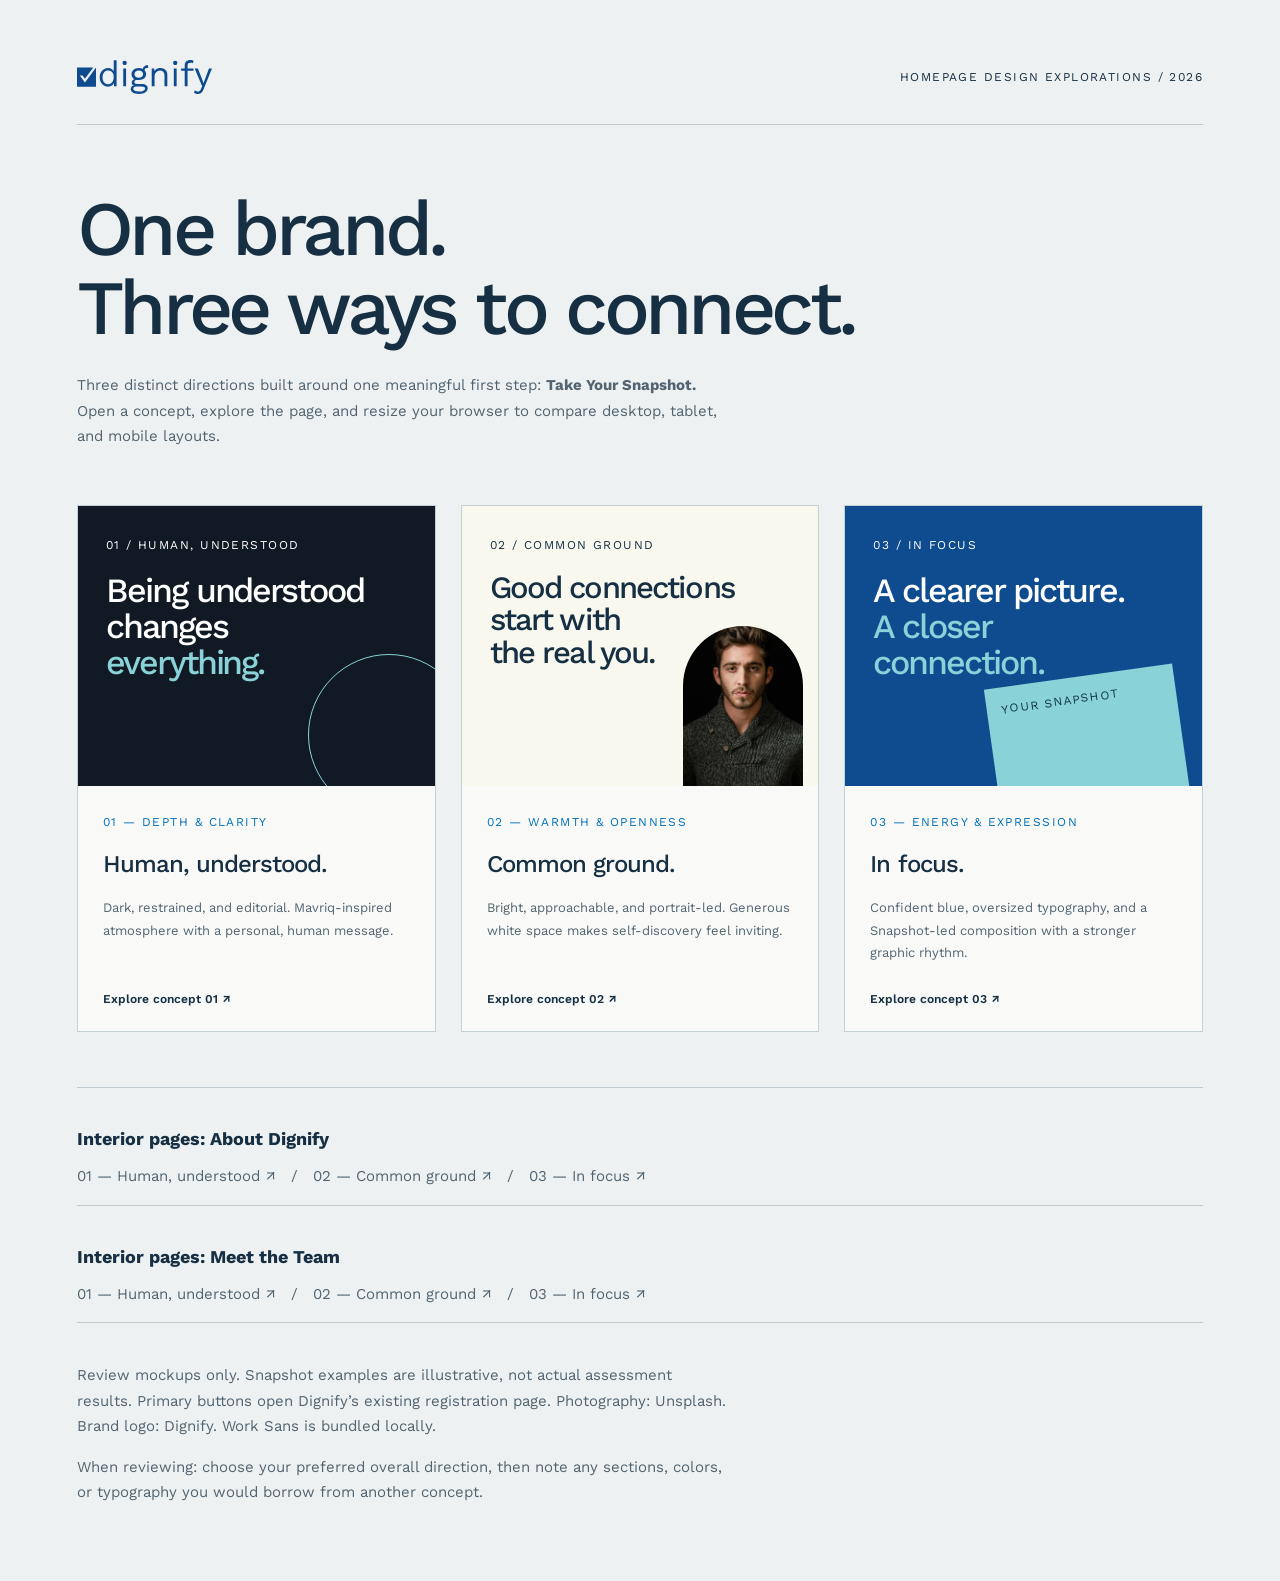
==== index.html @ 26d436e7 "Publish Dignify homepage and interior design concepts" ====
<!doctype html><html lang="en"><head><meta charset="utf-8"><meta name="viewport" content="width=device-width, initial-scale=1"><title>Dignify — Three directions</title><link rel="stylesheet" href="fonts.css"><style>*{box-sizing:border-box}body{margin:0;background:#edf1f1;color:#162f43;font-family:'Work Sans',sans-serif;padding:60px 6%}header{display:flex;justify-content:space-between;align-items:center;border-bottom:1px solid #bfcbd0;padding-bottom:30px}header img{width:135px}small{font-size:12px;letter-spacing:.12em}h1{font-size:clamp(42px,6vw,78px);font-weight:500;letter-spacing:-.06em;max-width:850px;line-height:1.03;margin:65px 0 25px}p{max-width:650px;line-height:1.7;color:#526471;font-size:15px}.grid{display:grid;grid-template-columns:repeat(3,1fr);gap:25px;margin:55px 0}a{color:inherit;text-decoration:none}.tile{border:1px solid #c5d0d3;transition:transform .2s;background:#f9faf8}.tile:hover{transform:translateY(-6px)}.preview{height:280px;padding:28px;position:relative;overflow:hidden}.preview b{font-size:34px;font-weight:500;line-height:1.06;letter-spacing:-.06em;position:relative;z-index:1}.preview em{color:#89d2d8;font-style:normal}.p1{background:#111a24;color:white}.p1:after{content:'';border:1px solid #89d2d8;width:160px;height:160px;border-radius:50%;position:absolute;right:-35px;bottom:-30px}.p2{background:#f8f8ef}.p2 img{width:120px;height:160px;object-fit:cover;position:absolute;bottom:0;right:15px;border-radius:65px 65px 0 0}.p2 b{font-size:31px}.p3{background:#0f4b8f;color:white}.p3:after{content:'YOUR SNAPSHOT';font-size:12px;letter-spacing:.1em;position:absolute;right:20px;bottom:-20px;background:#89d2d8;color:#153849;width:160px;height:100px;transform:rotate(-8deg);padding:15px}.info{padding:25px}.info small{color:#0070b9}.info h2{font-weight:500;letter-spacing:-.04em;font-size:24px}.info p{font-size:13px;min-height:70px}.info span{display:block;font-size:12px;font-weight:600;margin-top:25px}.notes{border-top:1px solid #bfcbd0;padding-top:25px;font-size:12px}a:focus-visible{outline:3px solid #0070b9;outline-offset:5px}@media(max-width:800px){body{padding:35px 6%}.grid{grid-template-columns:1fr}.preview{height:260px}.info p{min-height:0}header small{font-size:12px;max-width:110px;text-align:right}}</style></head><body><header><img src="logo-color.svg" alt="Dignify"><small>HOMEPAGE DESIGN EXPLORATIONS / 2026</small></header><main><h1>One brand.<br>Three ways to connect.</h1><p>Three distinct directions built around one meaningful first step: <strong>Take Your Snapshot.</strong> Open a concept, explore the page, and resize your browser to compare desktop, tablet, and mobile layouts.</p><div class="grid"><a class="tile" href="01-depth.html"><div class="preview p1"><small>01 / HUMAN, UNDERSTOOD</small><br><br><b>Being understood<br>changes<br><em>everything.</em></b></div><div class="info"><small>01 — DEPTH & CLARITY</small><h2>Human, understood.</h2><p>Dark, restrained, and editorial. Mavriq-inspired atmosphere with a personal, human message.</p><span>Explore concept 01 ↗</span></div></a><a class="tile" href="02-common-ground.html"><div class="preview p2"><small>02 / COMMON GROUND</small><br><br><b>Good connections<br>start with<br>the real you.</b><img src="portrait.jpg" alt=""></div><div class="info"><small>02 — WARMTH & OPENNESS</small><h2>Common ground.</h2><p>Bright, approachable, and portrait-led. Generous white space makes self-discovery feel inviting.</p><span>Explore concept 02 ↗</span></div></a><a class="tile" href="03-in-focus.html"><div class="preview p3"><small>03 / IN FOCUS</small><br><br><b>A clearer picture.<br><em>A closer<br>connection.</em></b></div><div class="info"><small>03 — ENERGY & EXPRESSION</small><h2>In focus.</h2><p>Confident blue, oversized typography, and a Snapshot-led composition with a stronger graphic rhythm.</p><span>Explore concept 03 ↗</span></div></a></div><div class="notes"><h2>Interior pages: About Dignify</h2><p><a href="01-about.html">01 — Human, understood ↗</a> &nbsp; / &nbsp; <a href="02-about.html">02 — Common ground ↗</a> &nbsp; / &nbsp; <a href="03-about.html">03 — In focus ↗</a></p></div><div class="notes"><h2>Interior pages: Meet the Team</h2><p><a href="01-team.html">01 — Human, understood ↗</a> &nbsp; / &nbsp; <a href="02-team.html">02 — Common ground ↗</a> &nbsp; / &nbsp; <a href="03-team.html">03 — In focus ↗</a></p></div><div class="notes"><p>Review mockups only. Snapshot examples are illustrative, not actual assessment results. Primary buttons open Dignify’s existing registration page. Photography: Unsplash. Brand logo: Dignify. Work Sans is bundled locally.</p><p>When reviewing: choose your preferred overall direction, then note any sections, colors, or typography you would borrow from another concept.</p></div></main></body></html>
---- fonts.css ----
@font-face {
  font-family: 'Work Sans';
  font-style: normal;
  font-weight: 400;
  font-display: swap;
  src: url(work-sans-400.ttf) format('truetype');
}
@font-face {
  font-family: 'Work Sans';
  font-style: normal;
  font-weight: 500;
  font-display: swap;
  src: url(work-sans-500.ttf) format('truetype');
}
@font-face {
  font-family: 'Work Sans';
  font-style: normal;
  font-weight: 600;
  font-display: swap;
  src: url(work-sans-600.ttf) format('truetype');
}
@font-face {
  font-family: 'Work Sans';
  font-style: normal;
  font-weight: 700;
  font-display: swap;
  src: url(work-sans-700.ttf) format('truetype');
}
@font-face {
  font-family: 'Work Sans';
  font-style: normal;
  font-weight: 800;
  font-display: swap;
  src: url(work-sans-800.ttf) format('truetype');
}
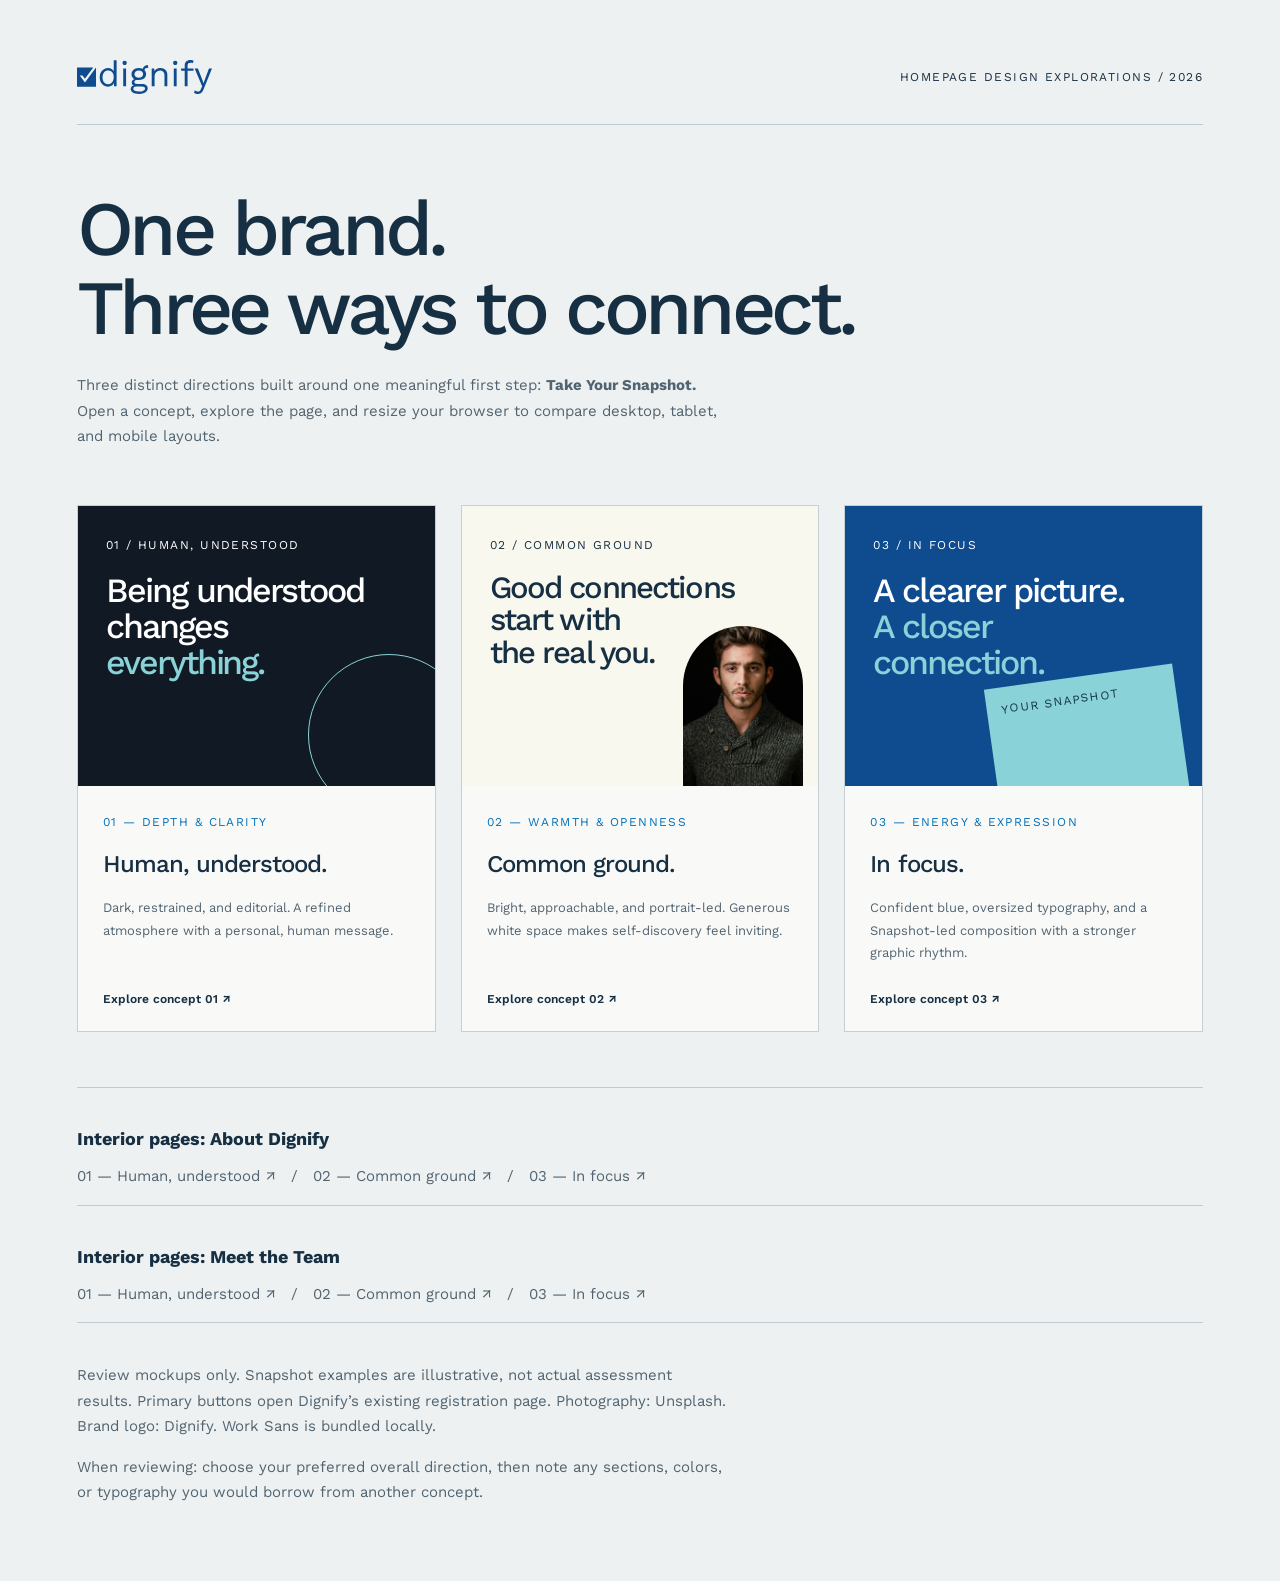
==== commit 1f6c240e: "Refine concept description for client presentation" ====
--- a/index.html
+++ b/index.html
@@ -1 +1 @@
-<!doctype html><html lang="en"><head><meta charset="utf-8"><meta name="viewport" content="width=device-width, initial-scale=1"><title>Dignify — Three directions</title><link rel="stylesheet" href="fonts.css"><style>*{box-sizing:border-box}body{margin:0;background:#edf1f1;color:#162f43;font-family:'Work Sans',sans-serif;padding:60px 6%}header{display:flex;justify-content:space-between;align-items:center;border-bottom:1px solid #bfcbd0;padding-bottom:30px}header img{width:135px}small{font-size:12px;letter-spacing:.12em}h1{font-size:clamp(42px,6vw,78px);font-weight:500;letter-spacing:-.06em;max-width:850px;line-height:1.03;margin:65px 0 25px}p{max-width:650px;line-height:1.7;color:#526471;font-size:15px}.grid{display:grid;grid-template-columns:repeat(3,1fr);gap:25px;margin:55px 0}a{color:inherit;text-decoration:none}.tile{border:1px solid #c5d0d3;transition:transform .2s;background:#f9faf8}.tile:hover{transform:translateY(-6px)}.preview{height:280px;padding:28px;position:relative;overflow:hidden}.preview b{font-size:34px;font-weight:500;line-height:1.06;letter-spacing:-.06em;position:relative;z-index:1}.preview em{color:#89d2d8;font-style:normal}.p1{background:#111a24;color:white}.p1:after{content:'';border:1px solid #89d2d8;width:160px;height:160px;border-radius:50%;position:absolute;right:-35px;bottom:-30px}.p2{background:#f8f8ef}.p2 img{width:120px;height:160px;object-fit:cover;position:absolute;bottom:0;right:15px;border-radius:65px 65px 0 0}.p2 b{font-size:31px}.p3{background:#0f4b8f;color:white}.p3:after{content:'YOUR SNAPSHOT';font-size:12px;letter-spacing:.1em;position:absolute;right:20px;bottom:-20px;background:#89d2d8;color:#153849;width:160px;height:100px;transform:rotate(-8deg);padding:15px}.info{padding:25px}.info small{color:#0070b9}.info h2{font-weight:500;letter-spacing:-.04em;font-size:24px}.info p{font-size:13px;min-height:70px}.info span{display:block;font-size:12px;font-weight:600;margin-top:25px}.notes{border-top:1px solid #bfcbd0;padding-top:25px;font-size:12px}a:focus-visible{outline:3px solid #0070b9;outline-offset:5px}@media(max-width:800px){body{padding:35px 6%}.grid{grid-template-columns:1fr}.preview{height:260px}.info p{min-height:0}header small{font-size:12px;max-width:110px;text-align:right}}</style></head><body><header><img src="logo-color.svg" alt="Dignify"><small>HOMEPAGE DESIGN EXPLORATIONS / 2026</small></header><main><h1>One brand.<br>Three ways to connect.</h1><p>Three distinct directions built around one meaningful first step: <strong>Take Your Snapshot.</strong> Open a concept, explore the page, and resize your browser to compare desktop, tablet, and mobile layouts.</p><div class="grid"><a class="tile" href="01-depth.html"><div class="preview p1"><small>01 / HUMAN, UNDERSTOOD</small><br><br><b>Being understood<br>changes<br><em>everything.</em></b></div><div class="info"><small>01 — DEPTH & CLARITY</small><h2>Human, understood.</h2><p>Dark, restrained, and editorial. Mavriq-inspired atmosphere with a personal, human message.</p><span>Explore concept 01 ↗</span></div></a><a class="tile" href="02-common-ground.html"><div class="preview p2"><small>02 / COMMON GROUND</small><br><br><b>Good connections<br>start with<br>the real you.</b><img src="portrait.jpg" alt=""></div><div class="info"><small>02 — WARMTH & OPENNESS</small><h2>Common ground.</h2><p>Bright, approachable, and portrait-led. Generous white space makes self-discovery feel inviting.</p><span>Explore concept 02 ↗</span></div></a><a class="tile" href="03-in-focus.html"><div class="preview p3"><small>03 / IN FOCUS</small><br><br><b>A clearer picture.<br><em>A closer<br>connection.</em></b></div><div class="info"><small>03 — ENERGY & EXPRESSION</small><h2>In focus.</h2><p>Confident blue, oversized typography, and a Snapshot-led composition with a stronger graphic rhythm.</p><span>Explore concept 03 ↗</span></div></a></div><div class="notes"><h2>Interior pages: About Dignify</h2><p><a href="01-about.html">01 — Human, understood ↗</a> &nbsp; / &nbsp; <a href="02-about.html">02 — Common ground ↗</a> &nbsp; / &nbsp; <a href="03-about.html">03 — In focus ↗</a></p></div><div class="notes"><h2>Interior pages: Meet the Team</h2><p><a href="01-team.html">01 — Human, understood ↗</a> &nbsp; / &nbsp; <a href="02-team.html">02 — Common ground ↗</a> &nbsp; / &nbsp; <a href="03-team.html">03 — In focus ↗</a></p></div><div class="notes"><p>Review mockups only. Snapshot examples are illustrative, not actual assessment results. Primary buttons open Dignify’s existing registration page. Photography: Unsplash. Brand logo: Dignify. Work Sans is bundled locally.</p><p>When reviewing: choose your preferred overall direction, then note any sections, colors, or typography you would borrow from another concept.</p></div></main></body></html>
+<!doctype html><html lang="en"><head><meta charset="utf-8"><meta name="viewport" content="width=device-width, initial-scale=1"><title>Dignify — Three directions</title><link rel="stylesheet" href="fonts.css"><style>*{box-sizing:border-box}body{margin:0;background:#edf1f1;color:#162f43;font-family:'Work Sans',sans-serif;padding:60px 6%}header{display:flex;justify-content:space-between;align-items:center;border-bottom:1px solid #bfcbd0;padding-bottom:30px}header img{width:135px}small{font-size:12px;letter-spacing:.12em}h1{font-size:clamp(42px,6vw,78px);font-weight:500;letter-spacing:-.06em;max-width:850px;line-height:1.03;margin:65px 0 25px}p{max-width:650px;line-height:1.7;color:#526471;font-size:15px}.grid{display:grid;grid-template-columns:repeat(3,1fr);gap:25px;margin:55px 0}a{color:inherit;text-decoration:none}.tile{border:1px solid #c5d0d3;transition:transform .2s;background:#f9faf8}.tile:hover{transform:translateY(-6px)}.preview{height:280px;padding:28px;position:relative;overflow:hidden}.preview b{font-size:34px;font-weight:500;line-height:1.06;letter-spacing:-.06em;position:relative;z-index:1}.preview em{color:#89d2d8;font-style:normal}.p1{background:#111a24;color:white}.p1:after{content:'';border:1px solid #89d2d8;width:160px;height:160px;border-radius:50%;position:absolute;right:-35px;bottom:-30px}.p2{background:#f8f8ef}.p2 img{width:120px;height:160px;object-fit:cover;position:absolute;bottom:0;right:15px;border-radius:65px 65px 0 0}.p2 b{font-size:31px}.p3{background:#0f4b8f;color:white}.p3:after{content:'YOUR SNAPSHOT';font-size:12px;letter-spacing:.1em;position:absolute;right:20px;bottom:-20px;background:#89d2d8;color:#153849;width:160px;height:100px;transform:rotate(-8deg);padding:15px}.info{padding:25px}.info small{color:#0070b9}.info h2{font-weight:500;letter-spacing:-.04em;font-size:24px}.info p{font-size:13px;min-height:70px}.info span{display:block;font-size:12px;font-weight:600;margin-top:25px}.notes{border-top:1px solid #bfcbd0;padding-top:25px;font-size:12px}a:focus-visible{outline:3px solid #0070b9;outline-offset:5px}@media(max-width:800px){body{padding:35px 6%}.grid{grid-template-columns:1fr}.preview{height:260px}.info p{min-height:0}header small{font-size:12px;max-width:110px;text-align:right}}</style></head><body><header><img src="logo-color.svg" alt="Dignify"><small>HOMEPAGE DESIGN EXPLORATIONS / 2026</small></header><main><h1>One brand.<br>Three ways to connect.</h1><p>Three distinct directions built around one meaningful first step: <strong>Take Your Snapshot.</strong> Open a concept, explore the page, and resize your browser to compare desktop, tablet, and mobile layouts.</p><div class="grid"><a class="tile" href="01-depth.html"><div class="preview p1"><small>01 / HUMAN, UNDERSTOOD</small><br><br><b>Being understood<br>changes<br><em>everything.</em></b></div><div class="info"><small>01 — DEPTH & CLARITY</small><h2>Human, understood.</h2><p>Dark, restrained, and editorial. A refined atmosphere with a personal, human message.</p><span>Explore concept 01 ↗</span></div></a><a class="tile" href="02-common-ground.html"><div class="preview p2"><small>02 / COMMON GROUND</small><br><br><b>Good connections<br>start with<br>the real you.</b><img src="portrait.jpg" alt=""></div><div class="info"><small>02 — WARMTH & OPENNESS</small><h2>Common ground.</h2><p>Bright, approachable, and portrait-led. Generous white space makes self-discovery feel inviting.</p><span>Explore concept 02 ↗</span></div></a><a class="tile" href="03-in-focus.html"><div class="preview p3"><small>03 / IN FOCUS</small><br><br><b>A clearer picture.<br><em>A closer<br>connection.</em></b></div><div class="info"><small>03 — ENERGY & EXPRESSION</small><h2>In focus.</h2><p>Confident blue, oversized typography, and a Snapshot-led composition with a stronger graphic rhythm.</p><span>Explore concept 03 ↗</span></div></a></div><div class="notes"><h2>Interior pages: About Dignify</h2><p><a href="01-about.html">01 — Human, understood ↗</a> &nbsp; / &nbsp; <a href="02-about.html">02 — Common ground ↗</a> &nbsp; / &nbsp; <a href="03-about.html">03 — In focus ↗</a></p></div><div class="notes"><h2>Interior pages: Meet the Team</h2><p><a href="01-team.html">01 — Human, understood ↗</a> &nbsp; / &nbsp; <a href="02-team.html">02 — Common ground ↗</a> &nbsp; / &nbsp; <a href="03-team.html">03 — In focus ↗</a></p></div><div class="notes"><p>Review mockups only. Snapshot examples are illustrative, not actual assessment results. Primary buttons open Dignify’s existing registration page. Photography: Unsplash. Brand logo: Dignify. Work Sans is bundled locally.</p><p>When reviewing: choose your preferred overall direction, then note any sections, colors, or typography you would borrow from another concept.</p></div></main></body></html>
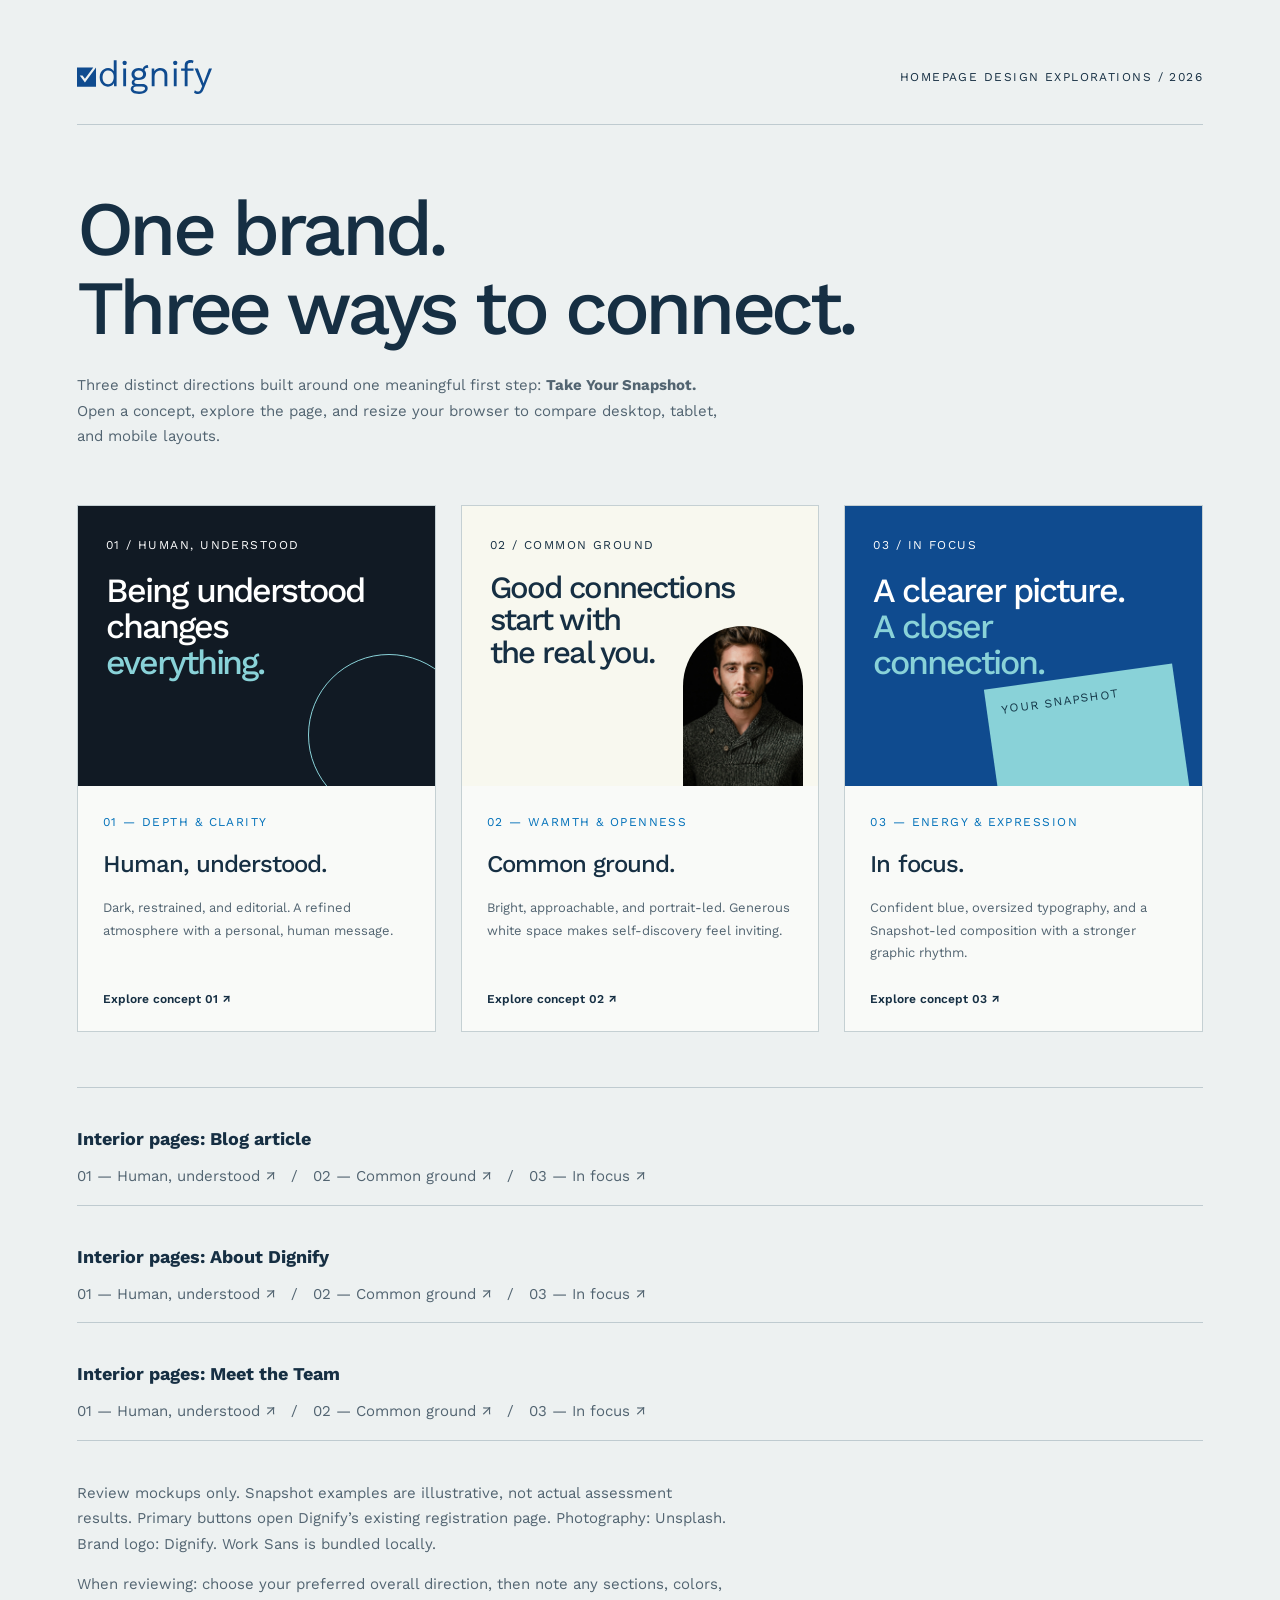
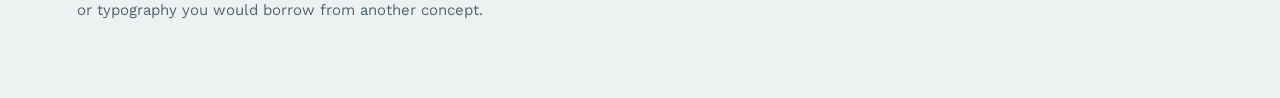
==== commit f0ddbf4d: "Add three blog article design concepts" ====
--- a/index.html
+++ b/index.html
@@ -1 +1 @@
-<!doctype html><html lang="en"><head><meta charset="utf-8"><meta name="viewport" content="width=device-width, initial-scale=1"><title>Dignify — Three directions</title><link rel="stylesheet" href="fonts.css"><style>*{box-sizing:border-box}body{margin:0;background:#edf1f1;color:#162f43;font-family:'Work Sans',sans-serif;padding:60px 6%}header{display:flex;justify-content:space-between;align-items:center;border-bottom:1px solid #bfcbd0;padding-bottom:30px}header img{width:135px}small{font-size:12px;letter-spacing:.12em}h1{font-size:clamp(42px,6vw,78px);font-weight:500;letter-spacing:-.06em;max-width:850px;line-height:1.03;margin:65px 0 25px}p{max-width:650px;line-height:1.7;color:#526471;font-size:15px}.grid{display:grid;grid-template-columns:repeat(3,1fr);gap:25px;margin:55px 0}a{color:inherit;text-decoration:none}.tile{border:1px solid #c5d0d3;transition:transform .2s;background:#f9faf8}.tile:hover{transform:translateY(-6px)}.preview{height:280px;padding:28px;position:relative;overflow:hidden}.preview b{font-size:34px;font-weight:500;line-height:1.06;letter-spacing:-.06em;position:relative;z-index:1}.preview em{color:#89d2d8;font-style:normal}.p1{background:#111a24;color:white}.p1:after{content:'';border:1px solid #89d2d8;width:160px;height:160px;border-radius:50%;position:absolute;right:-35px;bottom:-30px}.p2{background:#f8f8ef}.p2 img{width:120px;height:160px;object-fit:cover;position:absolute;bottom:0;right:15px;border-radius:65px 65px 0 0}.p2 b{font-size:31px}.p3{background:#0f4b8f;color:white}.p3:after{content:'YOUR SNAPSHOT';font-size:12px;letter-spacing:.1em;position:absolute;right:20px;bottom:-20px;background:#89d2d8;color:#153849;width:160px;height:100px;transform:rotate(-8deg);padding:15px}.info{padding:25px}.info small{color:#0070b9}.info h2{font-weight:500;letter-spacing:-.04em;font-size:24px}.info p{font-size:13px;min-height:70px}.info span{display:block;font-size:12px;font-weight:600;margin-top:25px}.notes{border-top:1px solid #bfcbd0;padding-top:25px;font-size:12px}a:focus-visible{outline:3px solid #0070b9;outline-offset:5px}@media(max-width:800px){body{padding:35px 6%}.grid{grid-template-columns:1fr}.preview{height:260px}.info p{min-height:0}header small{font-size:12px;max-width:110px;text-align:right}}</style></head><body><header><img src="logo-color.svg" alt="Dignify"><small>HOMEPAGE DESIGN EXPLORATIONS / 2026</small></header><main><h1>One brand.<br>Three ways to connect.</h1><p>Three distinct directions built around one meaningful first step: <strong>Take Your Snapshot.</strong> Open a concept, explore the page, and resize your browser to compare desktop, tablet, and mobile layouts.</p><div class="grid"><a class="tile" href="01-depth.html"><div class="preview p1"><small>01 / HUMAN, UNDERSTOOD</small><br><br><b>Being understood<br>changes<br><em>everything.</em></b></div><div class="info"><small>01 — DEPTH & CLARITY</small><h2>Human, understood.</h2><p>Dark, restrained, and editorial. A refined atmosphere with a personal, human message.</p><span>Explore concept 01 ↗</span></div></a><a class="tile" href="02-common-ground.html"><div class="preview p2"><small>02 / COMMON GROUND</small><br><br><b>Good connections<br>start with<br>the real you.</b><img src="portrait.jpg" alt=""></div><div class="info"><small>02 — WARMTH & OPENNESS</small><h2>Common ground.</h2><p>Bright, approachable, and portrait-led. Generous white space makes self-discovery feel inviting.</p><span>Explore concept 02 ↗</span></div></a><a class="tile" href="03-in-focus.html"><div class="preview p3"><small>03 / IN FOCUS</small><br><br><b>A clearer picture.<br><em>A closer<br>connection.</em></b></div><div class="info"><small>03 — ENERGY & EXPRESSION</small><h2>In focus.</h2><p>Confident blue, oversized typography, and a Snapshot-led composition with a stronger graphic rhythm.</p><span>Explore concept 03 ↗</span></div></a></div><div class="notes"><h2>Interior pages: About Dignify</h2><p><a href="01-about.html">01 — Human, understood ↗</a> &nbsp; / &nbsp; <a href="02-about.html">02 — Common ground ↗</a> &nbsp; / &nbsp; <a href="03-about.html">03 — In focus ↗</a></p></div><div class="notes"><h2>Interior pages: Meet the Team</h2><p><a href="01-team.html">01 — Human, understood ↗</a> &nbsp; / &nbsp; <a href="02-team.html">02 — Common ground ↗</a> &nbsp; / &nbsp; <a href="03-team.html">03 — In focus ↗</a></p></div><div class="notes"><p>Review mockups only. Snapshot examples are illustrative, not actual assessment results. Primary buttons open Dignify’s existing registration page. Photography: Unsplash. Brand logo: Dignify. Work Sans is bundled locally.</p><p>When reviewing: choose your preferred overall direction, then note any sections, colors, or typography you would borrow from another concept.</p></div></main></body></html>
+<!doctype html><html lang="en"><head><meta charset="utf-8"><meta name="viewport" content="width=device-width, initial-scale=1"><title>Dignify — Three directions</title><link rel="stylesheet" href="fonts.css"><style>*{box-sizing:border-box}body{margin:0;background:#edf1f1;color:#162f43;font-family:'Work Sans',sans-serif;padding:60px 6%}header{display:flex;justify-content:space-between;align-items:center;border-bottom:1px solid #bfcbd0;padding-bottom:30px}header img{width:135px}small{font-size:12px;letter-spacing:.12em}h1{font-size:clamp(42px,6vw,78px);font-weight:500;letter-spacing:-.06em;max-width:850px;line-height:1.03;margin:65px 0 25px}p{max-width:650px;line-height:1.7;color:#526471;font-size:15px}.grid{display:grid;grid-template-columns:repeat(3,1fr);gap:25px;margin:55px 0}a{color:inherit;text-decoration:none}.tile{border:1px solid #c5d0d3;transition:transform .2s;background:#f9faf8}.tile:hover{transform:translateY(-6px)}.preview{height:280px;padding:28px;position:relative;overflow:hidden}.preview b{font-size:34px;font-weight:500;line-height:1.06;letter-spacing:-.06em;position:relative;z-index:1}.preview em{color:#89d2d8;font-style:normal}.p1{background:#111a24;color:white}.p1:after{content:'';border:1px solid #89d2d8;width:160px;height:160px;border-radius:50%;position:absolute;right:-35px;bottom:-30px}.p2{background:#f8f8ef}.p2 img{width:120px;height:160px;object-fit:cover;position:absolute;bottom:0;right:15px;border-radius:65px 65px 0 0}.p2 b{font-size:31px}.p3{background:#0f4b8f;color:white}.p3:after{content:'YOUR SNAPSHOT';font-size:12px;letter-spacing:.1em;position:absolute;right:20px;bottom:-20px;background:#89d2d8;color:#153849;width:160px;height:100px;transform:rotate(-8deg);padding:15px}.info{padding:25px}.info small{color:#0070b9}.info h2{font-weight:500;letter-spacing:-.04em;font-size:24px}.info p{font-size:13px;min-height:70px}.info span{display:block;font-size:12px;font-weight:600;margin-top:25px}.notes{border-top:1px solid #bfcbd0;padding-top:25px;font-size:12px}a:focus-visible{outline:3px solid #0070b9;outline-offset:5px}@media(max-width:800px){body{padding:35px 6%}.grid{grid-template-columns:1fr}.preview{height:260px}.info p{min-height:0}header small{font-size:12px;max-width:110px;text-align:right}}</style></head><body><header><img src="logo-color.svg" alt="Dignify"><small>HOMEPAGE DESIGN EXPLORATIONS / 2026</small></header><main><h1>One brand.<br>Three ways to connect.</h1><p>Three distinct directions built around one meaningful first step: <strong>Take Your Snapshot.</strong> Open a concept, explore the page, and resize your browser to compare desktop, tablet, and mobile layouts.</p><div class="grid"><a class="tile" href="01-depth.html"><div class="preview p1"><small>01 / HUMAN, UNDERSTOOD</small><br><br><b>Being understood<br>changes<br><em>everything.</em></b></div><div class="info"><small>01 — DEPTH & CLARITY</small><h2>Human, understood.</h2><p>Dark, restrained, and editorial. A refined atmosphere with a personal, human message.</p><span>Explore concept 01 ↗</span></div></a><a class="tile" href="02-common-ground.html"><div class="preview p2"><small>02 / COMMON GROUND</small><br><br><b>Good connections<br>start with<br>the real you.</b><img src="portrait.jpg" alt=""></div><div class="info"><small>02 — WARMTH & OPENNESS</small><h2>Common ground.</h2><p>Bright, approachable, and portrait-led. Generous white space makes self-discovery feel inviting.</p><span>Explore concept 02 ↗</span></div></a><a class="tile" href="03-in-focus.html"><div class="preview p3"><small>03 / IN FOCUS</small><br><br><b>A clearer picture.<br><em>A closer<br>connection.</em></b></div><div class="info"><small>03 — ENERGY & EXPRESSION</small><h2>In focus.</h2><p>Confident blue, oversized typography, and a Snapshot-led composition with a stronger graphic rhythm.</p><span>Explore concept 03 ↗</span></div></a></div><div class="notes"><h2>Interior pages: Blog article</h2><p><a href="01-article.html">01 — Human, understood ↗</a> &nbsp; / &nbsp; <a href="02-article.html">02 — Common ground ↗</a> &nbsp; / &nbsp; <a href="03-article.html">03 — In focus ↗</a></p></div><div class="notes"><h2>Interior pages: About Dignify</h2><p><a href="01-about.html">01 — Human, understood ↗</a> &nbsp; / &nbsp; <a href="02-about.html">02 — Common ground ↗</a> &nbsp; / &nbsp; <a href="03-about.html">03 — In focus ↗</a></p></div><div class="notes"><h2>Interior pages: Meet the Team</h2><p><a href="01-team.html">01 — Human, understood ↗</a> &nbsp; / &nbsp; <a href="02-team.html">02 — Common ground ↗</a> &nbsp; / &nbsp; <a href="03-team.html">03 — In focus ↗</a></p></div><div class="notes"><p>Review mockups only. Snapshot examples are illustrative, not actual assessment results. Primary buttons open Dignify’s existing registration page. Photography: Unsplash. Brand logo: Dignify. Work Sans is bundled locally.</p><p>When reviewing: choose your preferred overall direction, then note any sections, colors, or typography you would borrow from another concept.</p></div></main></body></html>
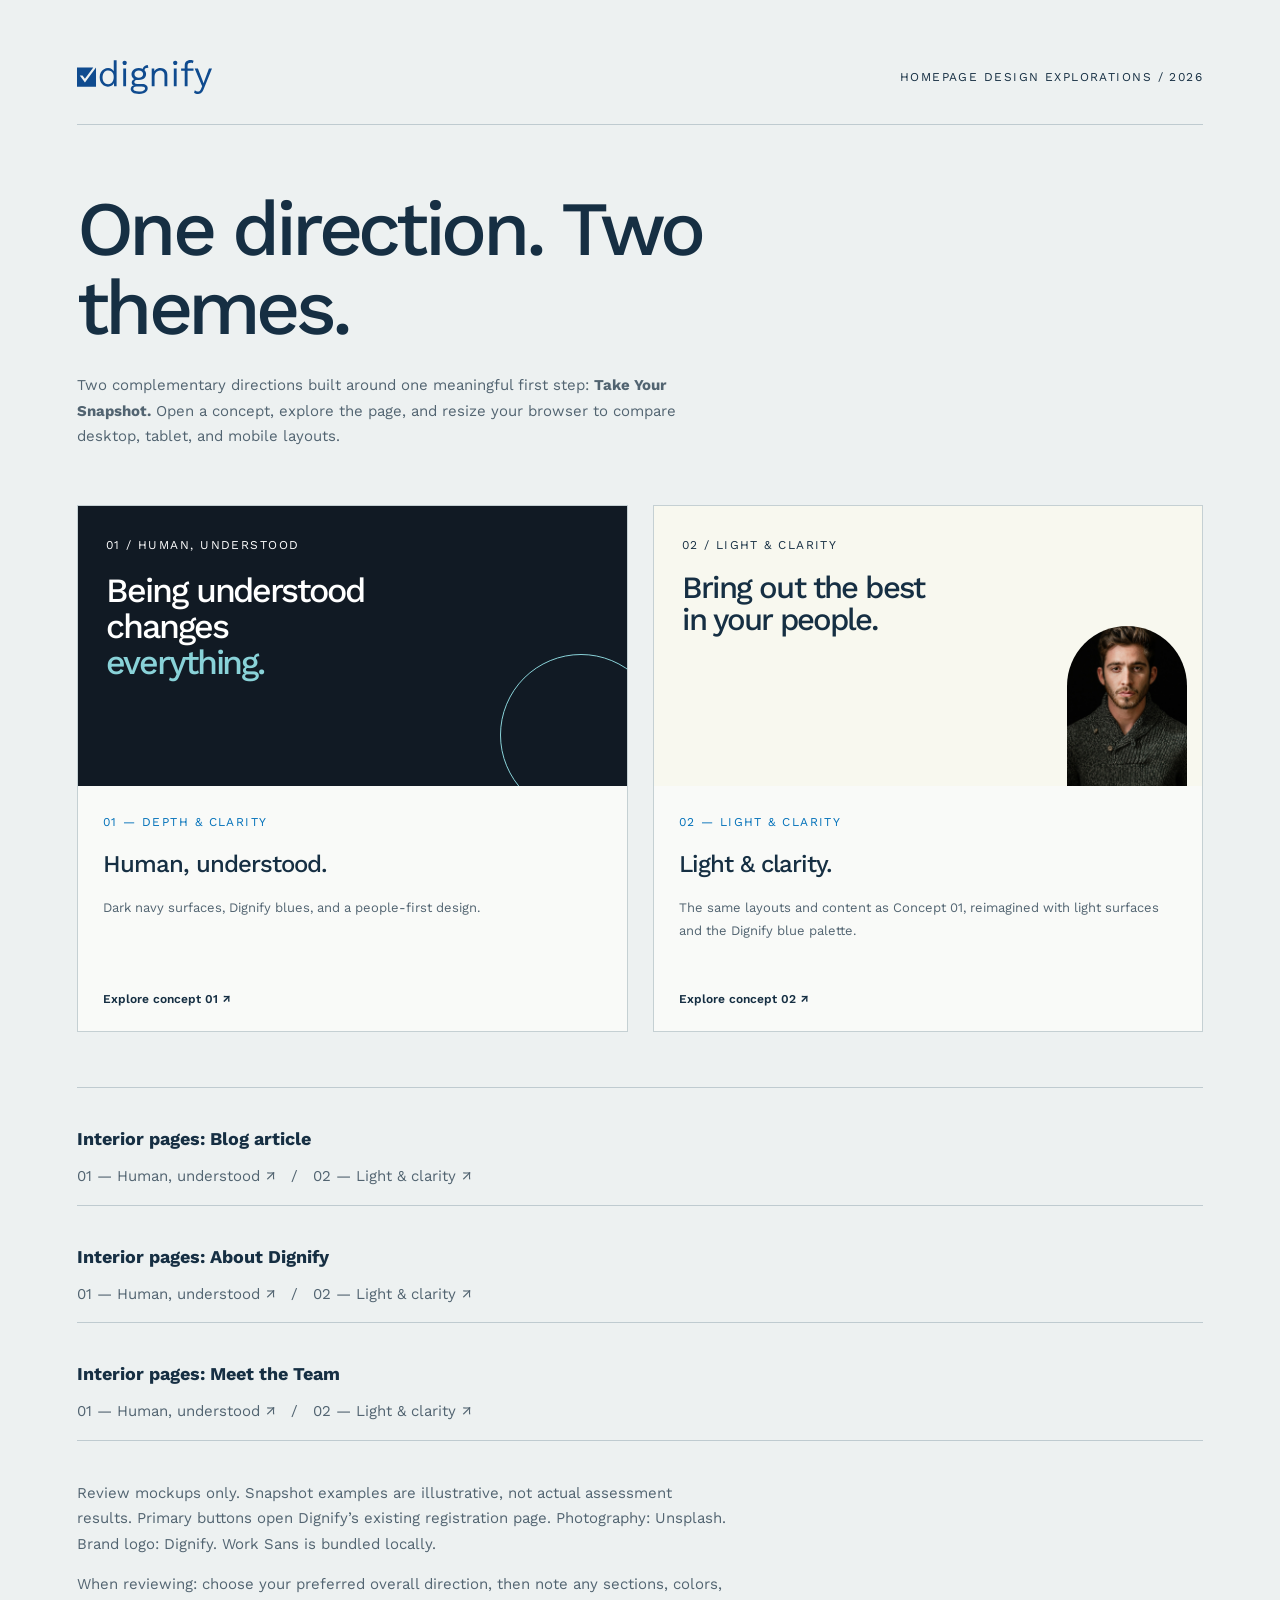
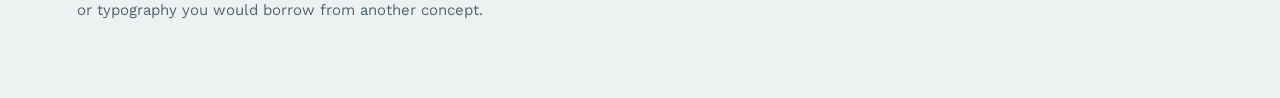
==== commit 3cdd0024: "Replace Concept 02 with matching light theme" ====
--- a/index.html
+++ b/index.html
@@ -1 +1 @@
-<!doctype html><html lang="en"><head><meta charset="utf-8"><meta name="viewport" content="width=device-width, initial-scale=1"><title>Dignify — Three directions</title><link rel="stylesheet" href="fonts.css"><style>*{box-sizing:border-box}body{margin:0;background:#edf1f1;color:#162f43;font-family:'Work Sans',sans-serif;padding:60px 6%}header{display:flex;justify-content:space-between;align-items:center;border-bottom:1px solid #bfcbd0;padding-bottom:30px}header img{width:135px}small{font-size:12px;letter-spacing:.12em}h1{font-size:clamp(42px,6vw,78px);font-weight:500;letter-spacing:-.06em;max-width:850px;line-height:1.03;margin:65px 0 25px}p{max-width:650px;line-height:1.7;color:#526471;font-size:15px}.grid{display:grid;grid-template-columns:repeat(3,1fr);gap:25px;margin:55px 0}a{color:inherit;text-decoration:none}.tile{border:1px solid #c5d0d3;transition:transform .2s;background:#f9faf8}.tile:hover{transform:translateY(-6px)}.preview{height:280px;padding:28px;position:relative;overflow:hidden}.preview b{font-size:34px;font-weight:500;line-height:1.06;letter-spacing:-.06em;position:relative;z-index:1}.preview em{color:#89d2d8;font-style:normal}.p1{background:#111a24;color:white}.p1:after{content:'';border:1px solid #89d2d8;width:160px;height:160px;border-radius:50%;position:absolute;right:-35px;bottom:-30px}.p2{background:#f8f8ef}.p2 img{width:120px;height:160px;object-fit:cover;position:absolute;bottom:0;right:15px;border-radius:65px 65px 0 0}.p2 b{font-size:31px}.p3{background:#0f4b8f;color:white}.p3:after{content:'YOUR SNAPSHOT';font-size:12px;letter-spacing:.1em;position:absolute;right:20px;bottom:-20px;background:#89d2d8;color:#153849;width:160px;height:100px;transform:rotate(-8deg);padding:15px}.info{padding:25px}.info small{color:#0070b9}.info h2{font-weight:500;letter-spacing:-.04em;font-size:24px}.info p{font-size:13px;min-height:70px}.info span{display:block;font-size:12px;font-weight:600;margin-top:25px}.notes{border-top:1px solid #bfcbd0;padding-top:25px;font-size:12px}a:focus-visible{outline:3px solid #0070b9;outline-offset:5px}@media(max-width:800px){body{padding:35px 6%}.grid{grid-template-columns:1fr}.preview{height:260px}.info p{min-height:0}header small{font-size:12px;max-width:110px;text-align:right}}</style></head><body><header><img src="logo-color.svg" alt="Dignify"><small>HOMEPAGE DESIGN EXPLORATIONS / 2026</small></header><main><h1>One brand.<br>Three ways to connect.</h1><p>Three distinct directions built around one meaningful first step: <strong>Take Your Snapshot.</strong> Open a concept, explore the page, and resize your browser to compare desktop, tablet, and mobile layouts.</p><div class="grid"><a class="tile" href="01-depth.html"><div class="preview p1"><small>01 / HUMAN, UNDERSTOOD</small><br><br><b>Being understood<br>changes<br><em>everything.</em></b></div><div class="info"><small>01 — DEPTH & CLARITY</small><h2>Human, understood.</h2><p>Dark, restrained, and editorial. A refined atmosphere with a personal, human message.</p><span>Explore concept 01 ↗</span></div></a><a class="tile" href="02-common-ground.html"><div class="preview p2"><small>02 / COMMON GROUND</small><br><br><b>Good connections<br>start with<br>the real you.</b><img src="portrait.jpg" alt=""></div><div class="info"><small>02 — WARMTH & OPENNESS</small><h2>Common ground.</h2><p>Bright, approachable, and portrait-led. Generous white space makes self-discovery feel inviting.</p><span>Explore concept 02 ↗</span></div></a><a class="tile" href="03-in-focus.html"><div class="preview p3"><small>03 / IN FOCUS</small><br><br><b>A clearer picture.<br><em>A closer<br>connection.</em></b></div><div class="info"><small>03 — ENERGY & EXPRESSION</small><h2>In focus.</h2><p>Confident blue, oversized typography, and a Snapshot-led composition with a stronger graphic rhythm.</p><span>Explore concept 03 ↗</span></div></a></div><div class="notes"><h2>Interior pages: Blog article</h2><p><a href="01-article.html">01 — Human, understood ↗</a> &nbsp; / &nbsp; <a href="02-article.html">02 — Common ground ↗</a> &nbsp; / &nbsp; <a href="03-article.html">03 — In focus ↗</a></p></div><div class="notes"><h2>Interior pages: About Dignify</h2><p><a href="01-about.html">01 — Human, understood ↗</a> &nbsp; / &nbsp; <a href="02-about.html">02 — Common ground ↗</a> &nbsp; / &nbsp; <a href="03-about.html">03 — In focus ↗</a></p></div><div class="notes"><h2>Interior pages: Meet the Team</h2><p><a href="01-team.html">01 — Human, understood ↗</a> &nbsp; / &nbsp; <a href="02-team.html">02 — Common ground ↗</a> &nbsp; / &nbsp; <a href="03-team.html">03 — In focus ↗</a></p></div><div class="notes"><p>Review mockups only. Snapshot examples are illustrative, not actual assessment results. Primary buttons open Dignify’s existing registration page. Photography: Unsplash. Brand logo: Dignify. Work Sans is bundled locally.</p><p>When reviewing: choose your preferred overall direction, then note any sections, colors, or typography you would borrow from another concept.</p></div></main></body></html>
+<!doctype html><html lang="en"><head><meta charset="utf-8"><meta name="viewport" content="width=device-width, initial-scale=1"><title>Dignify — Two directions</title><link rel="stylesheet" href="fonts.css"><style>*{box-sizing:border-box}body{margin:0;background:#edf1f1;color:#162f43;font-family:'Work Sans',sans-serif;padding:60px 6%}header{display:flex;justify-content:space-between;align-items:center;border-bottom:1px solid #bfcbd0;padding-bottom:30px}header img{width:135px}small{font-size:12px;letter-spacing:.12em}h1{font-size:clamp(42px,6vw,78px);font-weight:500;letter-spacing:-.06em;max-width:850px;line-height:1.03;margin:65px 0 25px}p{max-width:650px;line-height:1.7;color:#526471;font-size:15px}.grid{display:grid;grid-template-columns:repeat(2,1fr);gap:25px;margin:55px 0}a{color:inherit;text-decoration:none}.tile{border:1px solid #c5d0d3;transition:transform .2s;background:#f9faf8}.tile:hover{transform:translateY(-6px)}.preview{height:280px;padding:28px;position:relative;overflow:hidden}.preview b{font-size:34px;font-weight:500;line-height:1.06;letter-spacing:-.06em;position:relative;z-index:1}.preview em{color:#89d2d8;font-style:normal}.p1{background:#111a24;color:white}.p1:after{content:'';border:1px solid #89d2d8;width:160px;height:160px;border-radius:50%;position:absolute;right:-35px;bottom:-30px}.p2{background:#f8f8ef}.p2 img{width:120px;height:160px;object-fit:cover;position:absolute;bottom:0;right:15px;border-radius:65px 65px 0 0}.p2 b{font-size:31px}.p3{background:#0f4b8f;color:white}.p3:after{content:'YOUR SNAPSHOT';font-size:12px;letter-spacing:.1em;position:absolute;right:20px;bottom:-20px;background:#89d2d8;color:#153849;width:160px;height:100px;transform:rotate(-8deg);padding:15px}.info{padding:25px}.info small{color:#0070b9}.info h2{font-weight:500;letter-spacing:-.04em;font-size:24px}.info p{font-size:13px;min-height:70px}.info span{display:block;font-size:12px;font-weight:600;margin-top:25px}.notes{border-top:1px solid #bfcbd0;padding-top:25px;font-size:12px}a:focus-visible{outline:3px solid #0070b9;outline-offset:5px}@media(max-width:800px){body{padding:35px 6%}.grid{grid-template-columns:1fr}.preview{height:260px}.info p{min-height:0}header small{font-size:12px;max-width:110px;text-align:right}}</style></head><body><header><img src="logo-color.svg" alt="Dignify"><small>HOMEPAGE DESIGN EXPLORATIONS / 2026</small></header><main><h1>One direction. Two themes.</h1><p>Two complementary directions built around one meaningful first step: <strong>Take Your Snapshot.</strong> Open a concept, explore the page, and resize your browser to compare desktop, tablet, and mobile layouts.</p><div class="grid"><a class="tile" href="01-depth.html"><div class="preview p1"><small>01 / HUMAN, UNDERSTOOD</small><br><br><b>Being understood<br>changes<br><em>everything.</em></b></div><div class="info"><small>01 — DEPTH & CLARITY</small><h2>Human, understood.</h2><p>Dark navy surfaces, Dignify blues, and a people-first design.</p><span>Explore concept 01 ↗</span></div></a><a class="tile" href="02-common-ground.html"><div class="preview p2"><small>02 / LIGHT & CLARITY</small><br><br><b>Bring out the best<br>in your people.</b><img src="portrait.jpg" alt=""></div><div class="info"><small>02 — LIGHT & CLARITY</small><h2>Light & clarity.</h2><p>The same layouts and content as Concept 01, reimagined with light surfaces and the Dignify blue palette.</p><span>Explore concept 02 ↗</span></div></a></div><div class="notes"><h2>Interior pages: Blog article</h2><p><a href="01-article.html">01 — Human, understood ↗</a> &nbsp; / &nbsp; <a href="02-article.html">02 — Light & clarity ↗</a></p></div><div class="notes"><h2>Interior pages: About Dignify</h2><p><a href="01-about.html">01 — Human, understood ↗</a> &nbsp; / &nbsp; <a href="02-about.html">02 — Light & clarity ↗</a></p></div><div class="notes"><h2>Interior pages: Meet the Team</h2><p><a href="01-team.html">01 — Human, understood ↗</a> &nbsp; / &nbsp; <a href="02-team.html">02 — Light & clarity ↗</a></p></div><div class="notes"><p>Review mockups only. Snapshot examples are illustrative, not actual assessment results. Primary buttons open Dignify’s existing registration page. Photography: Unsplash. Brand logo: Dignify. Work Sans is bundled locally.</p><p>When reviewing: choose your preferred overall direction, then note any sections, colors, or typography you would borrow from another concept.</p></div></main></body></html>
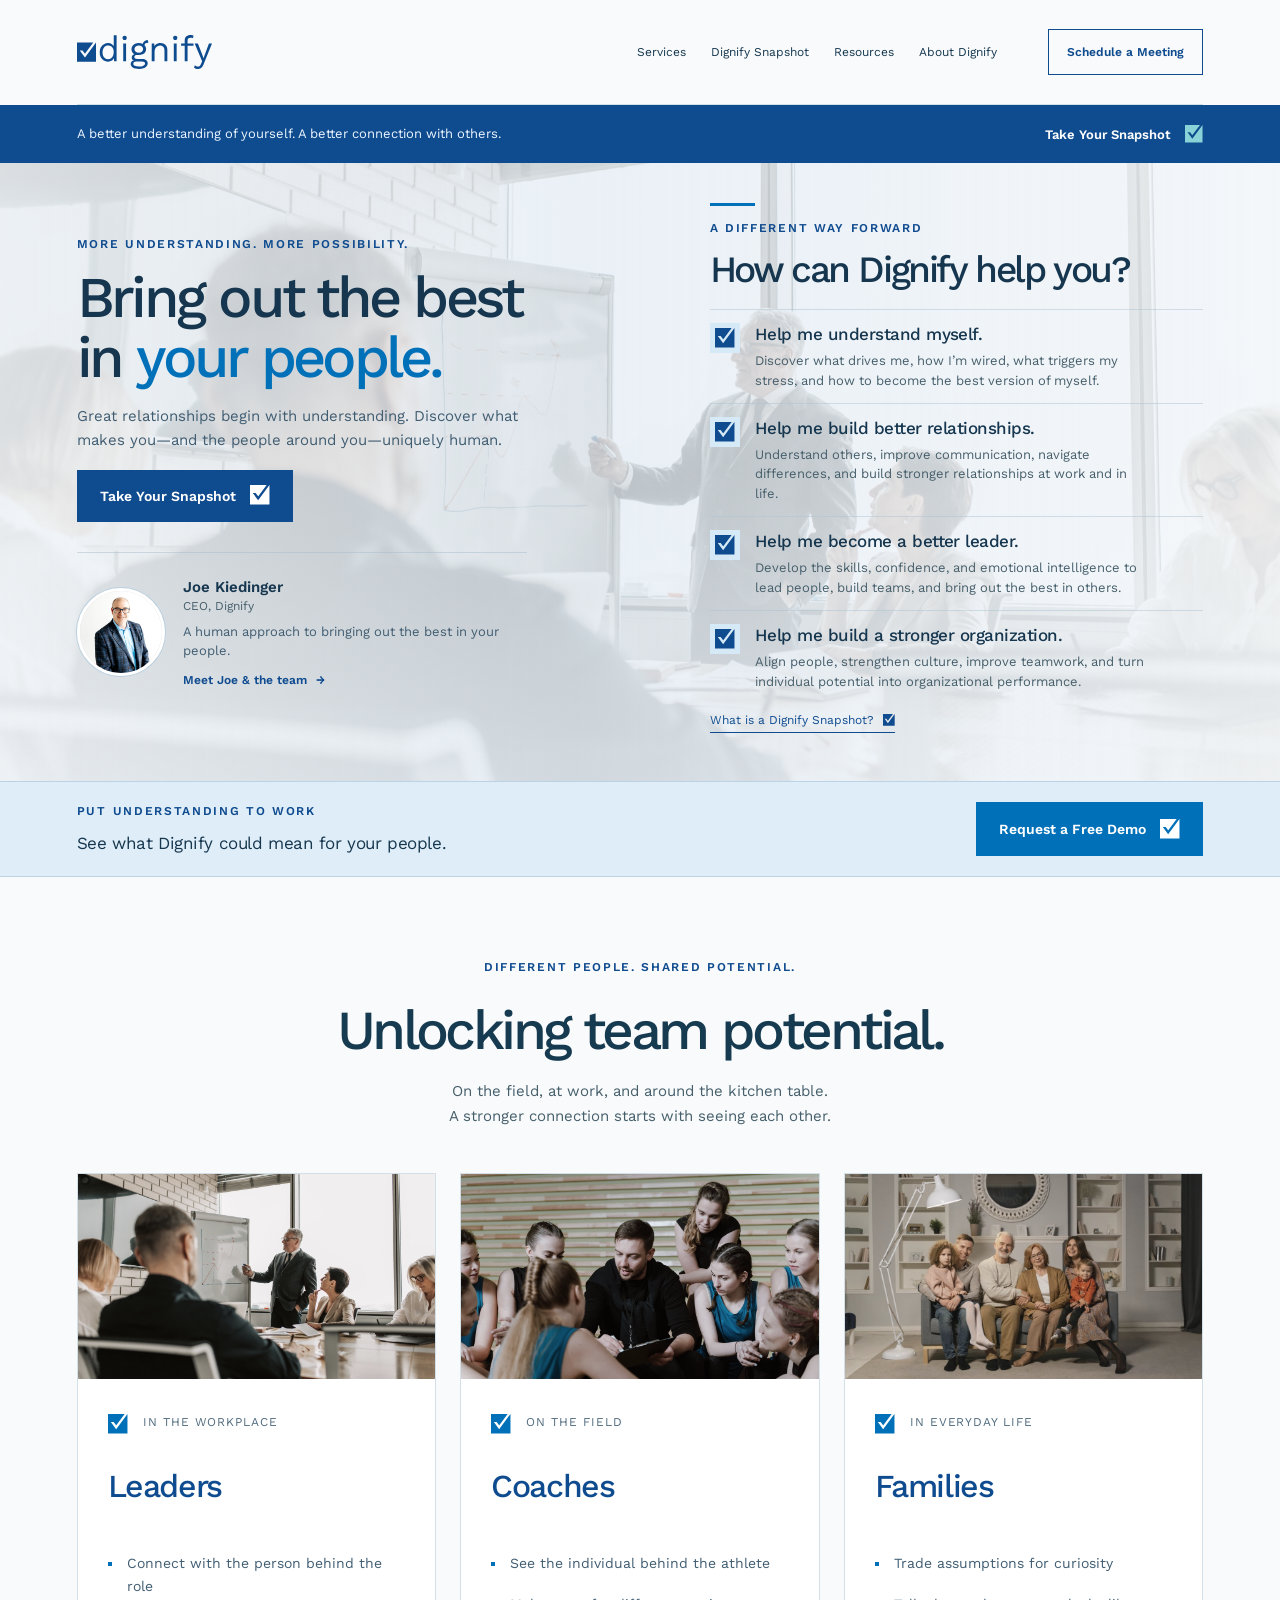
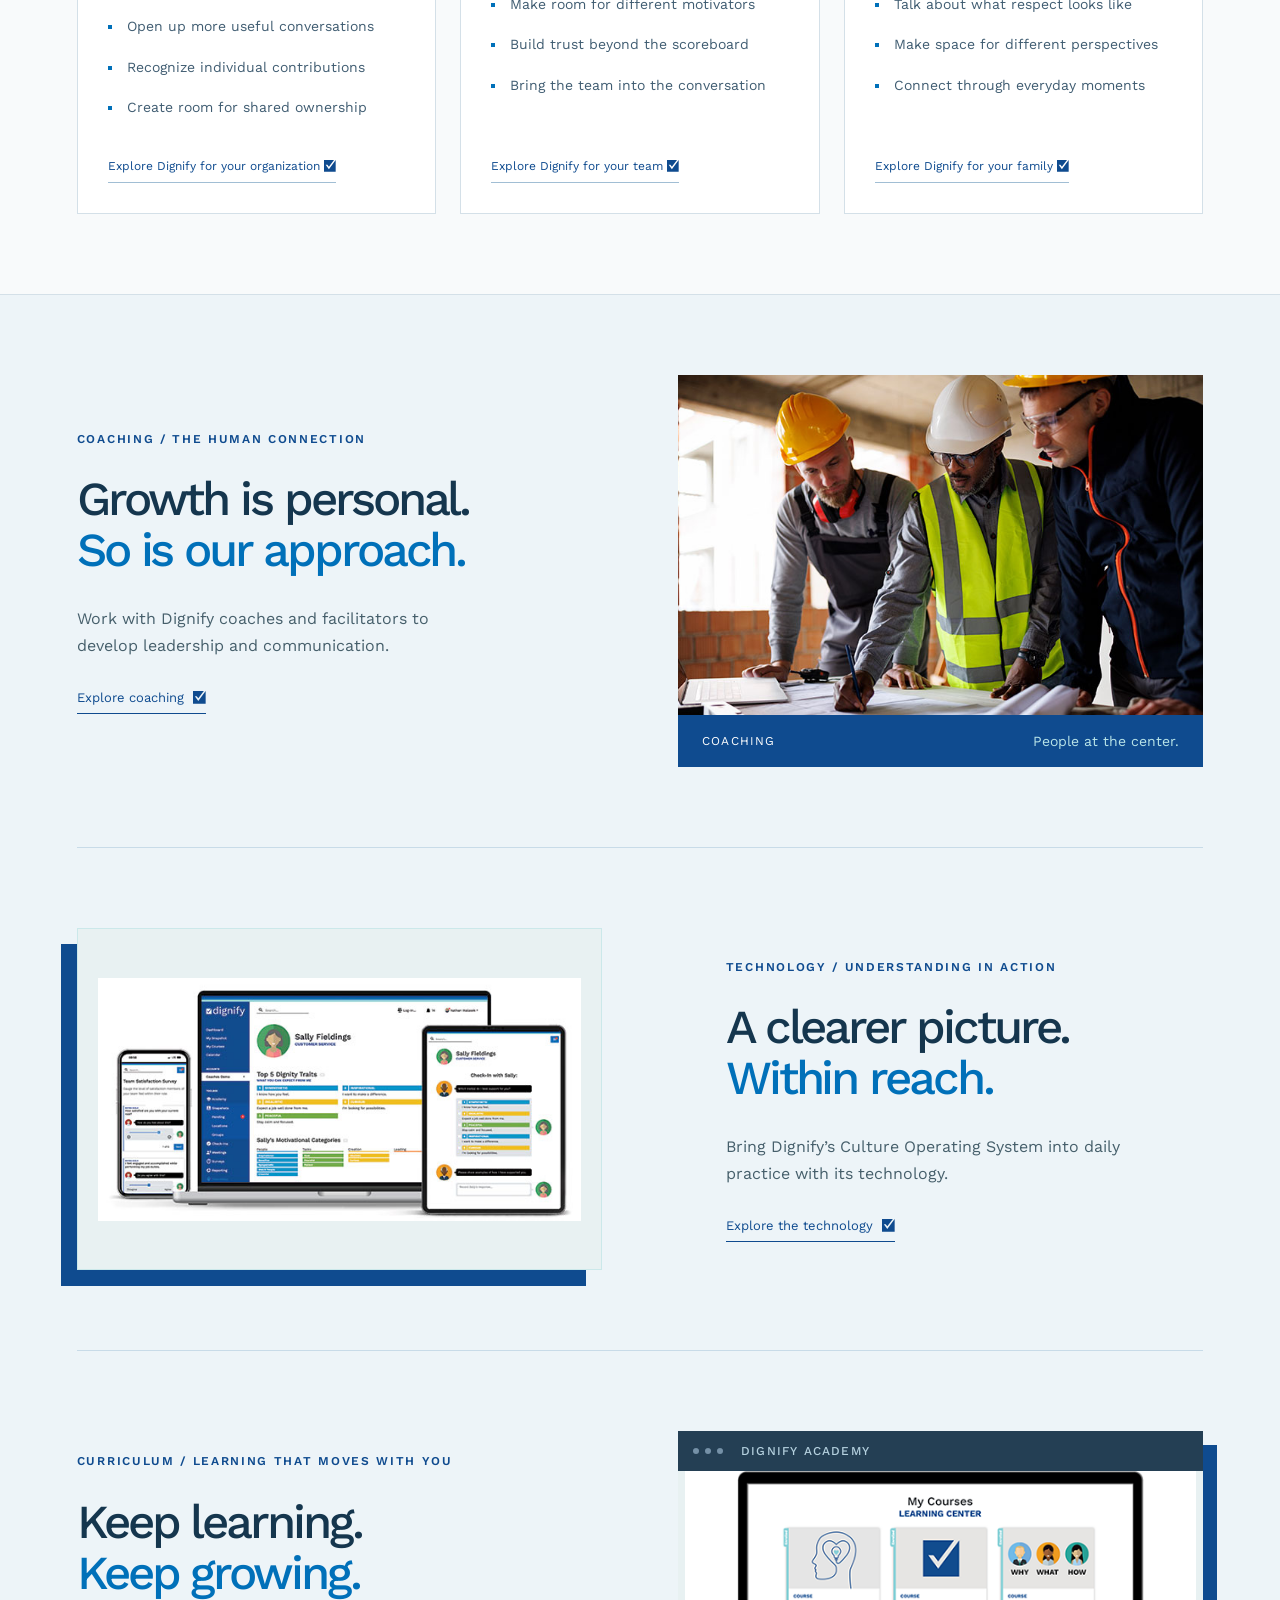
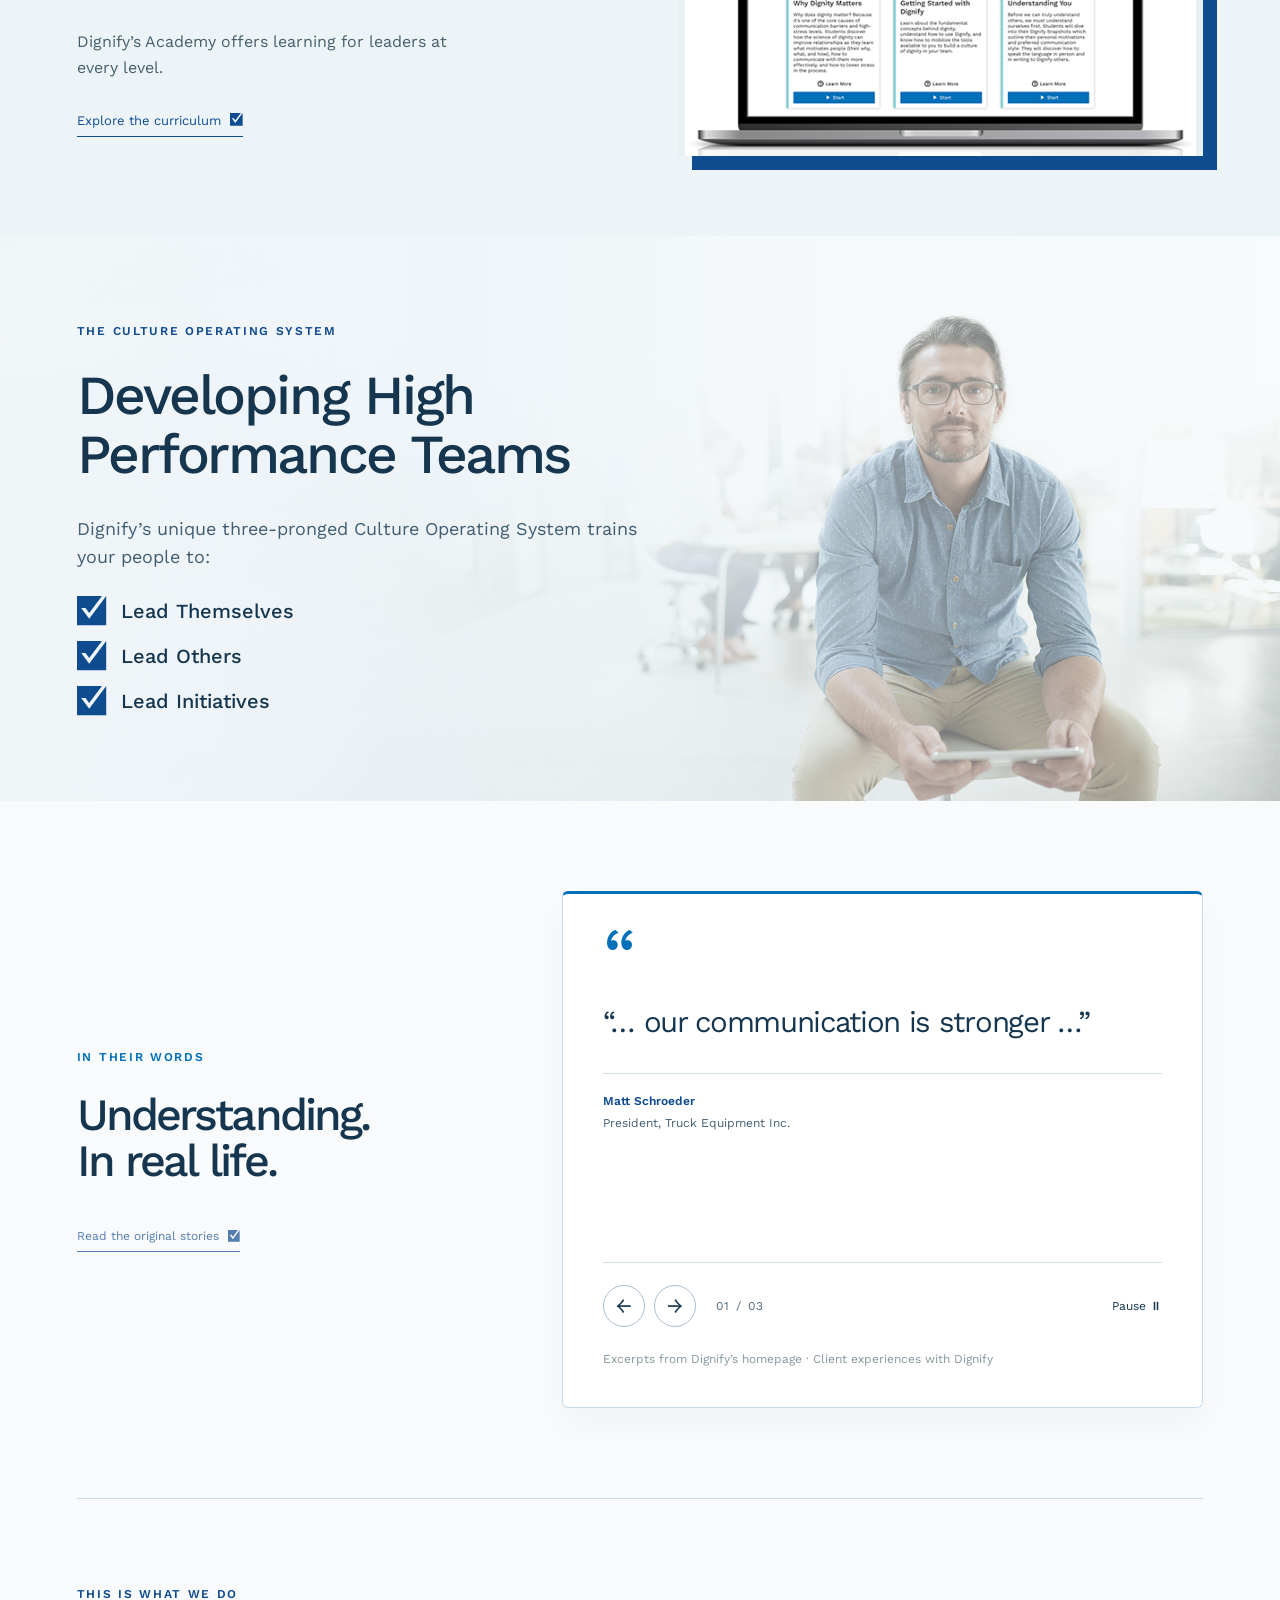
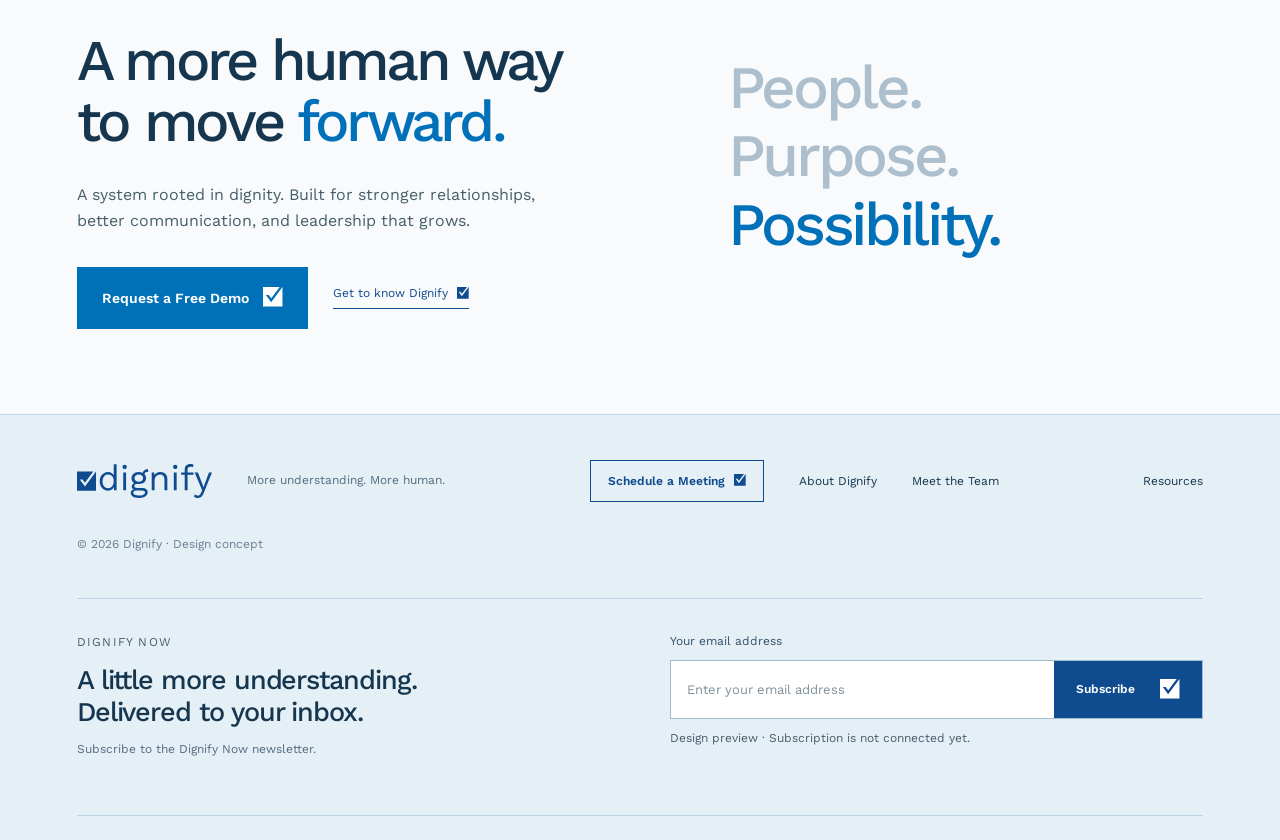
==== commit b993dfc5: "Publish approved light design and unified page navigation" ====
--- a/index.html
+++ b/index.html
@@ -1 +1 @@
-<!doctype html><html lang="en"><head><meta charset="utf-8"><meta name="viewport" content="width=device-width, initial-scale=1"><title>Dignify — Two directions</title><link rel="stylesheet" href="fonts.css"><style>*{box-sizing:border-box}body{margin:0;background:#edf1f1;color:#162f43;font-family:'Work Sans',sans-serif;padding:60px 6%}header{display:flex;justify-content:space-between;align-items:center;border-bottom:1px solid #bfcbd0;padding-bottom:30px}header img{width:135px}small{font-size:12px;letter-spacing:.12em}h1{font-size:clamp(42px,6vw,78px);font-weight:500;letter-spacing:-.06em;max-width:850px;line-height:1.03;margin:65px 0 25px}p{max-width:650px;line-height:1.7;color:#526471;font-size:15px}.grid{display:grid;grid-template-columns:repeat(2,1fr);gap:25px;margin:55px 0}a{color:inherit;text-decoration:none}.tile{border:1px solid #c5d0d3;transition:transform .2s;background:#f9faf8}.tile:hover{transform:translateY(-6px)}.preview{height:280px;padding:28px;position:relative;overflow:hidden}.preview b{font-size:34px;font-weight:500;line-height:1.06;letter-spacing:-.06em;position:relative;z-index:1}.preview em{color:#89d2d8;font-style:normal}.p1{background:#111a24;color:white}.p1:after{content:'';border:1px solid #89d2d8;width:160px;height:160px;border-radius:50%;position:absolute;right:-35px;bottom:-30px}.p2{background:#f8f8ef}.p2 img{width:120px;height:160px;object-fit:cover;position:absolute;bottom:0;right:15px;border-radius:65px 65px 0 0}.p2 b{font-size:31px}.p3{background:#0f4b8f;color:white}.p3:after{content:'YOUR SNAPSHOT';font-size:12px;letter-spacing:.1em;position:absolute;right:20px;bottom:-20px;background:#89d2d8;color:#153849;width:160px;height:100px;transform:rotate(-8deg);padding:15px}.info{padding:25px}.info small{color:#0070b9}.info h2{font-weight:500;letter-spacing:-.04em;font-size:24px}.info p{font-size:13px;min-height:70px}.info span{display:block;font-size:12px;font-weight:600;margin-top:25px}.notes{border-top:1px solid #bfcbd0;padding-top:25px;font-size:12px}a:focus-visible{outline:3px solid #0070b9;outline-offset:5px}@media(max-width:800px){body{padding:35px 6%}.grid{grid-template-columns:1fr}.preview{height:260px}.info p{min-height:0}header small{font-size:12px;max-width:110px;text-align:right}}</style></head><body><header><img src="logo-color.svg" alt="Dignify"><small>HOMEPAGE DESIGN EXPLORATIONS / 2026</small></header><main><h1>One direction. Two themes.</h1><p>Two complementary directions built around one meaningful first step: <strong>Take Your Snapshot.</strong> Open a concept, explore the page, and resize your browser to compare desktop, tablet, and mobile layouts.</p><div class="grid"><a class="tile" href="01-depth.html"><div class="preview p1"><small>01 / HUMAN, UNDERSTOOD</small><br><br><b>Being understood<br>changes<br><em>everything.</em></b></div><div class="info"><small>01 — DEPTH & CLARITY</small><h2>Human, understood.</h2><p>Dark navy surfaces, Dignify blues, and a people-first design.</p><span>Explore concept 01 ↗</span></div></a><a class="tile" href="02-common-ground.html"><div class="preview p2"><small>02 / LIGHT & CLARITY</small><br><br><b>Bring out the best<br>in your people.</b><img src="portrait.jpg" alt=""></div><div class="info"><small>02 — LIGHT & CLARITY</small><h2>Light & clarity.</h2><p>The same layouts and content as Concept 01, reimagined with light surfaces and the Dignify blue palette.</p><span>Explore concept 02 ↗</span></div></a></div><div class="notes"><h2>Interior pages: Blog article</h2><p><a href="01-article.html">01 — Human, understood ↗</a> &nbsp; / &nbsp; <a href="02-article.html">02 — Light & clarity ↗</a></p></div><div class="notes"><h2>Interior pages: About Dignify</h2><p><a href="01-about.html">01 — Human, understood ↗</a> &nbsp; / &nbsp; <a href="02-about.html">02 — Light & clarity ↗</a></p></div><div class="notes"><h2>Interior pages: Meet the Team</h2><p><a href="01-team.html">01 — Human, understood ↗</a> &nbsp; / &nbsp; <a href="02-team.html">02 — Light & clarity ↗</a></p></div><div class="notes"><p>Review mockups only. Snapshot examples are illustrative, not actual assessment results. Primary buttons open Dignify’s existing registration page. Photography: Unsplash. Brand logo: Dignify. Work Sans is bundled locally.</p><p>When reviewing: choose your preferred overall direction, then note any sections, colors, or typography you would borrow from another concept.</p></div></main></body></html>
+<!doctype html><html lang="en"><head><meta charset="UTF-8"><meta name="viewport" content="width=device-width,initial-scale=1"><meta http-equiv="refresh" content="0;url=02-common-ground.html"><title>Dignify</title></head><body><a href="02-common-ground.html">Explore Dignify</a></body></html>
